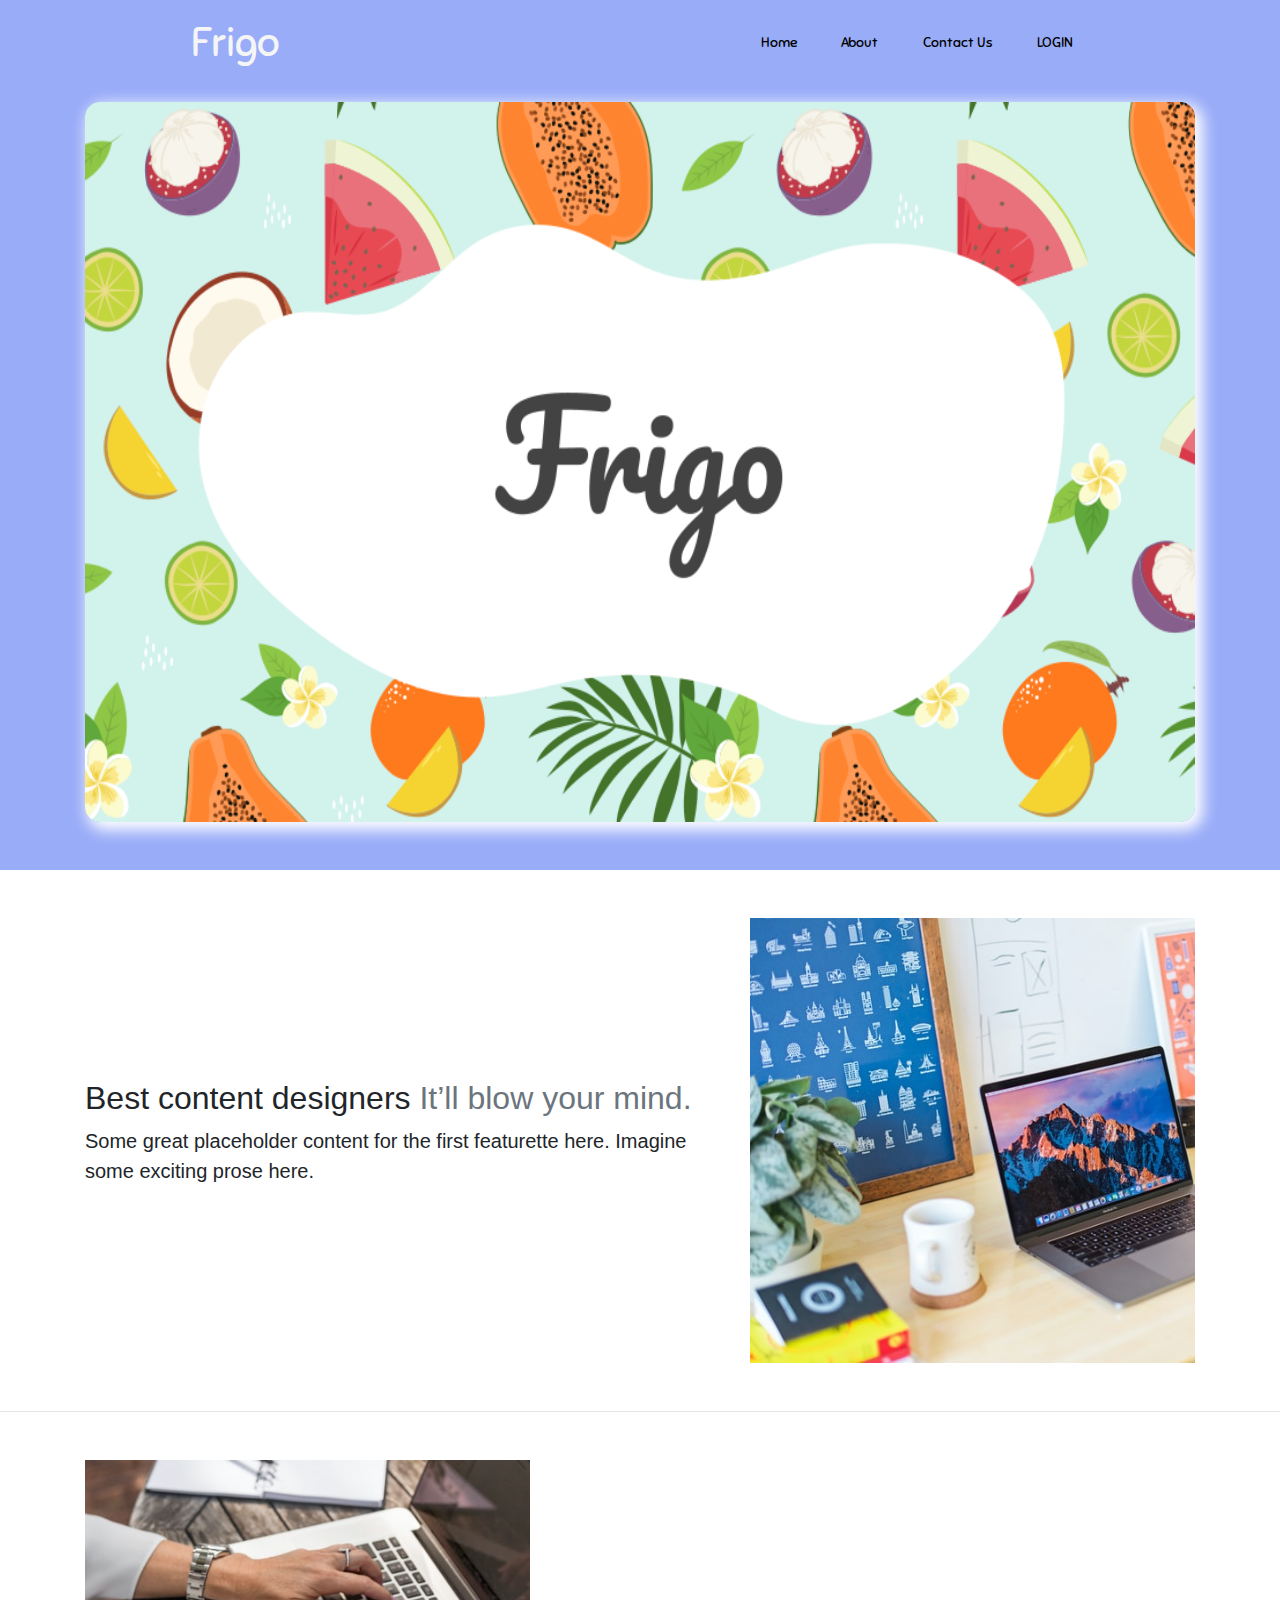
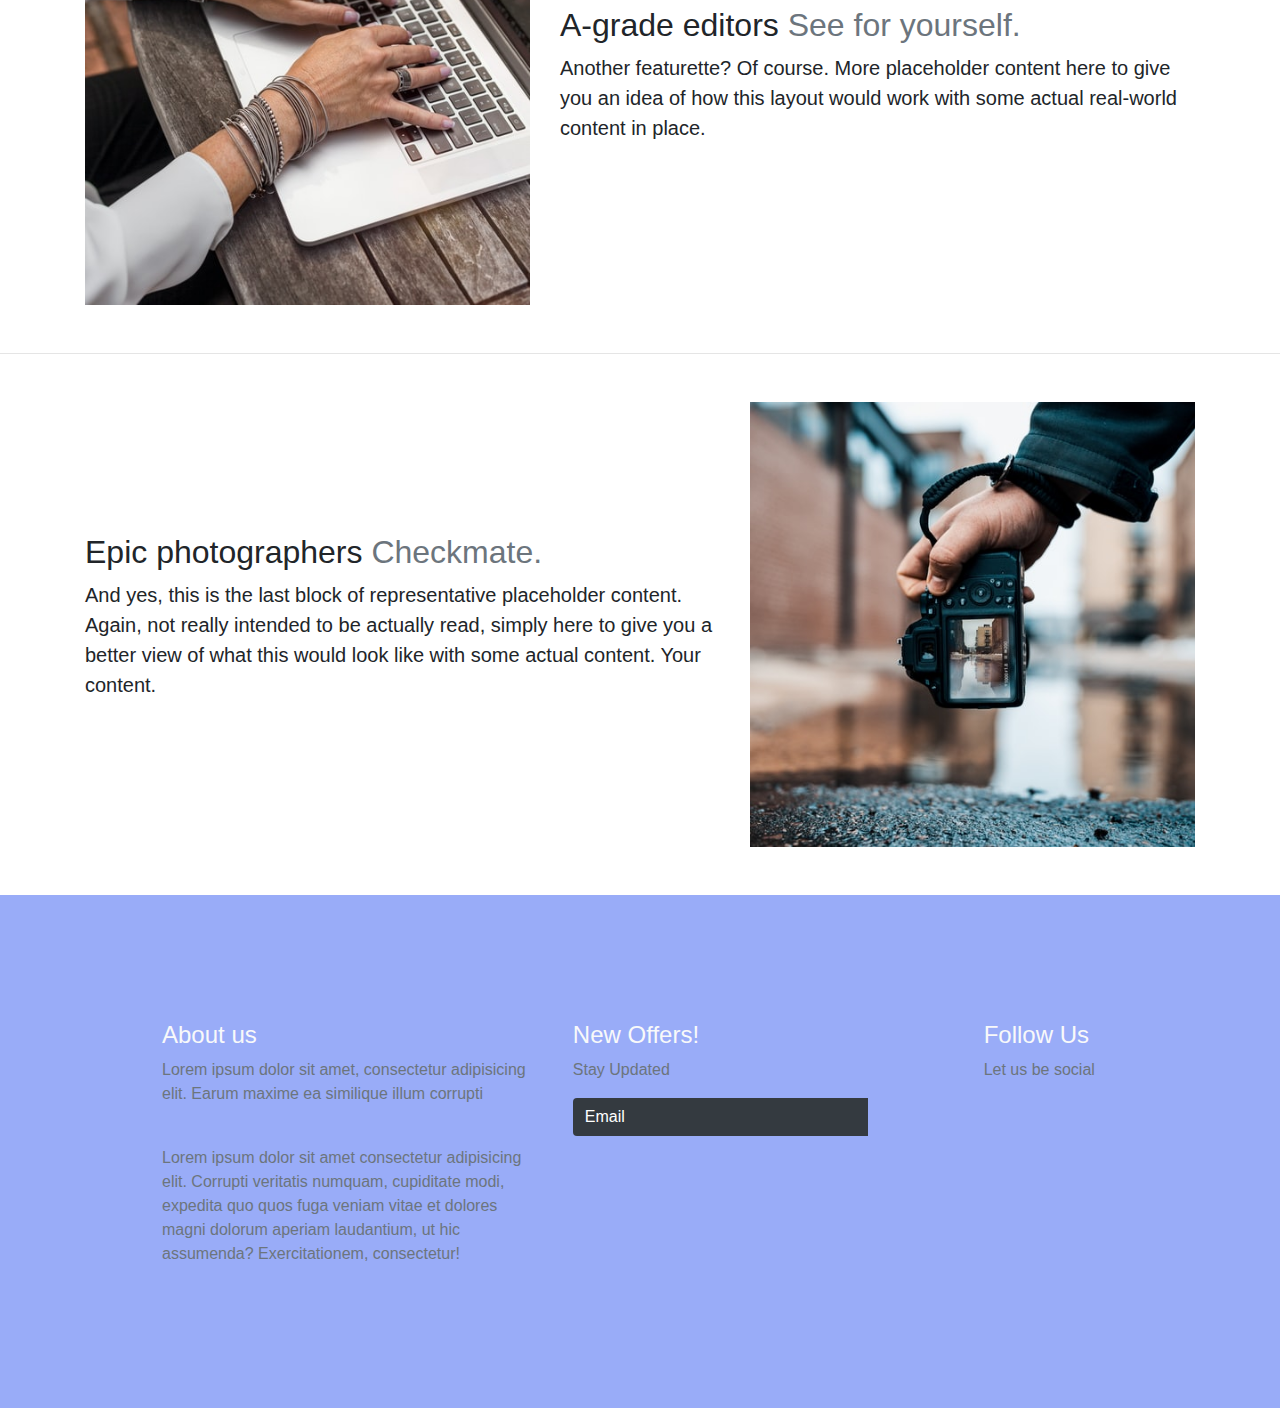
==== Templates/index.html @ 5e093215 "Index page rough draft" ====
<!doctype html>
<html lang="en">

<head>
    <!-- Required meta tags -->
    <meta charset="UTF-8" />
    <meta name="viewport" content="width=device-width, initial-scale=1.0" />
    <meta http-equiv="X-UA-Compatible" content="ie=edge" />

    <!-- Bootstrap CSS -->
    <link href="https://cdn.jsdelivr.net/npm/bootstrap@5.0.2/dist/css/bootstrap.min.css" rel="stylesheet"
        integrity="sha384-EVSTQN3/azprG1Anm3QDgpJLIm9Nao0Yz1ztcQTwFspd3yD65VohhpuuCOmLASjC" crossorigin="anonymous">
    <link rel="stylesheet" href="https://stackpath.bootstrapcdn.com/bootstrap/4.3.1/css/bootstrap.min.css"
        integrity="sha384-ggOyR0iXCbMQv3Xipma34MD+dH/1fQ784/j6cY/iJTQUOhcWr7x9JvoRxT2MZw1T" crossorigin="anonymous" />
    <link rel="stylesheet" href="https://use.fontawesome.com/releases/v5.7.2/css/all.css"
        integrity="sha384-fnmOCqbTlWIlj8LyTjo7mOUStjsKC4pOpQbqyi7RrhN7udi9RwhKkMHpvLbHG9Sr" crossorigin="anonymous">
    <link rel="stylesheet" href="\Static\CSS\style.css" />

    <title>Frigo</title>
</head>

<div>

    <header>
        <div class="container-fluid pb-3">
            <nav class="navbar navbar-expand-lg">
                <a class="navbar-brand" href="#">
                    <i class="mx-3"></i>Frigo</a>
                <button class="navbar-toggler" type="button" data-toggle="collapse" data-target="#navbarNav"
                    aria-controls="navbarNav" aria-expanded="false" aria-label="Toggle navigation">
                    <i class="fas fa-align-right text-light"></i>
                </button>
                <div class="collapse navbar-collapse" id="navbarNav">
                    <div class="mr-auto"></div>
                    <ul class="navbar-nav">
                        <li class="nav-item active">
                            <a class="nav-link" href="Index.html">Home
                                <span class="sr-only">(current)</span>
                            </a>
                        </li>
                        <li class="nav-item">
                            <a class="nav-link" href="#">About</a>
                        </li>
                        <li class="nav-item">
                            <a class="nav-link" href="#">Contact Us</a>
                        </li>
                        <li class="nav-item">
                            <a class="nav-link" href="#">LOGIN</a>
                        </li>
                    </ul>
                </div>
            </nav>
    </header>

    <div class="bg-frigo">
        <div class="container pb-5">
            <img class="frigo-bg-img" src="/Static/image/frigo-bg.png" alt="Image">
        </div>
        
    </div>

    <div class="about">
        <div class="container my-5">
            <div class="row featurette d-flex justify-content-center align-items-center">
                <div class="col-md-7">
                    <h2 class="featurette-heading">Best content designers <span class="text-muted">It’ll blow your
                            mind.</span>
                    </h2>
                    <p class="lead">Some great placeholder content for the first featurette here. Imagine some exciting
                        prose here.
                    </p>
                </div>
                <div class="col-md-5">
                    <img class="img-fluid" src="\Static\image\a1.jfif">
                </div>
            </div>
        </div>

        <hr class="featurette-divider">

        <div class="container my-5">
            <div class="row featurette d-flex justify-content-center align-items-center">
                <div class="col-md-7 order-md-2">
                    <h2 class="featurette-heading">A-grade editors <span class="text-muted">See for yourself.</span>
                    </h2>
                    <p class="lead">Another featurette? Of course. More placeholder content here to give you an idea of
                        how this
                        layout would work with some actual real-world content in place.</p>
                </div>
                <div class="col-md-5 order-md-1">
                    <img class="img-fluid" src="\Static\image\a2.jfif">

                </div>
            </div>
        </div>

        <hr class="featurette-divider">

        <div class="container my-5">
            <div class="row featurette d-flex justify-content-center align-items-center">
                <div class="col-md-7">
                    <h2 class="featurette-heading">Epic photographers <span class="text-muted">Checkmate.</span></h2>
                    <p class="lead">And yes, this is the last block of representative placeholder content. Again, not
                        really
                        intended
                        to be actually read, simply here to give you a better view of what this would look like with
                        some actual
                        content. Your content.</p>
                </div>
                <div class="col-md-5">
                    <img class="img-fluid" src="\Static\image\a3.jfif">

                </div>
            </div>
        </div>
    </div>

    <footer>
        <div class="container-fluid p-0">
          <div class="row text-left">
            <div class="col-md-5 col-sm-5">
              <h4 class="text-light">About us</h4>
              <p class="text-muted">Lorem ipsum dolor sit amet, consectetur adipisicing elit. Earum maxime ea similique illum corrupti</p>
              <p class="pt-4 text-muted">Lorem ipsum dolor sit amet consectetur adipisicing elit. Corrupti veritatis numquam, cupiditate modi, expedita quo quos fuga veniam vitae et dolores magni dolorum aperiam laudantium, ut hic assumenda? Exercitationem, consectetur!
              </p>
            </div>
            <div class="col-md-5 col-sm-12">
              <h4 class="text-light">New Offers!</h4>
              <p class="text-muted">Stay Updated</p>
              <form class="form-inline">
                <div class="col pl-0">
                  <div class="input-group pr-5">
                    <input type="text" class="form-control bg-dark text-white" id="inlineFormInputGroupUsername2" placeholder="Email">
                    <div class="input-group-prepend">
                      <div class="input-group-text">
                        <i class="fas fa-arrow-right"></i>
                      </div>
                    </div>
                  </div>
                </div>
              </form>
            </div>
            <div class="col-md-2 col-sm-12">
              <h4 class="text-light">Follow Us</h4>
              <p class="text-muted">Let us be social</p>
              <div class="column text-light">
                <i class="fab fa-facebook-f"></i>
                <i class="fab fa-instagram"></i>
                <i class="fab fa-twitter"></i>
                <i class="fab fa-youtube"></i>
              </div>
            </div>
          </div>
        </div>
      </footer>
</body>
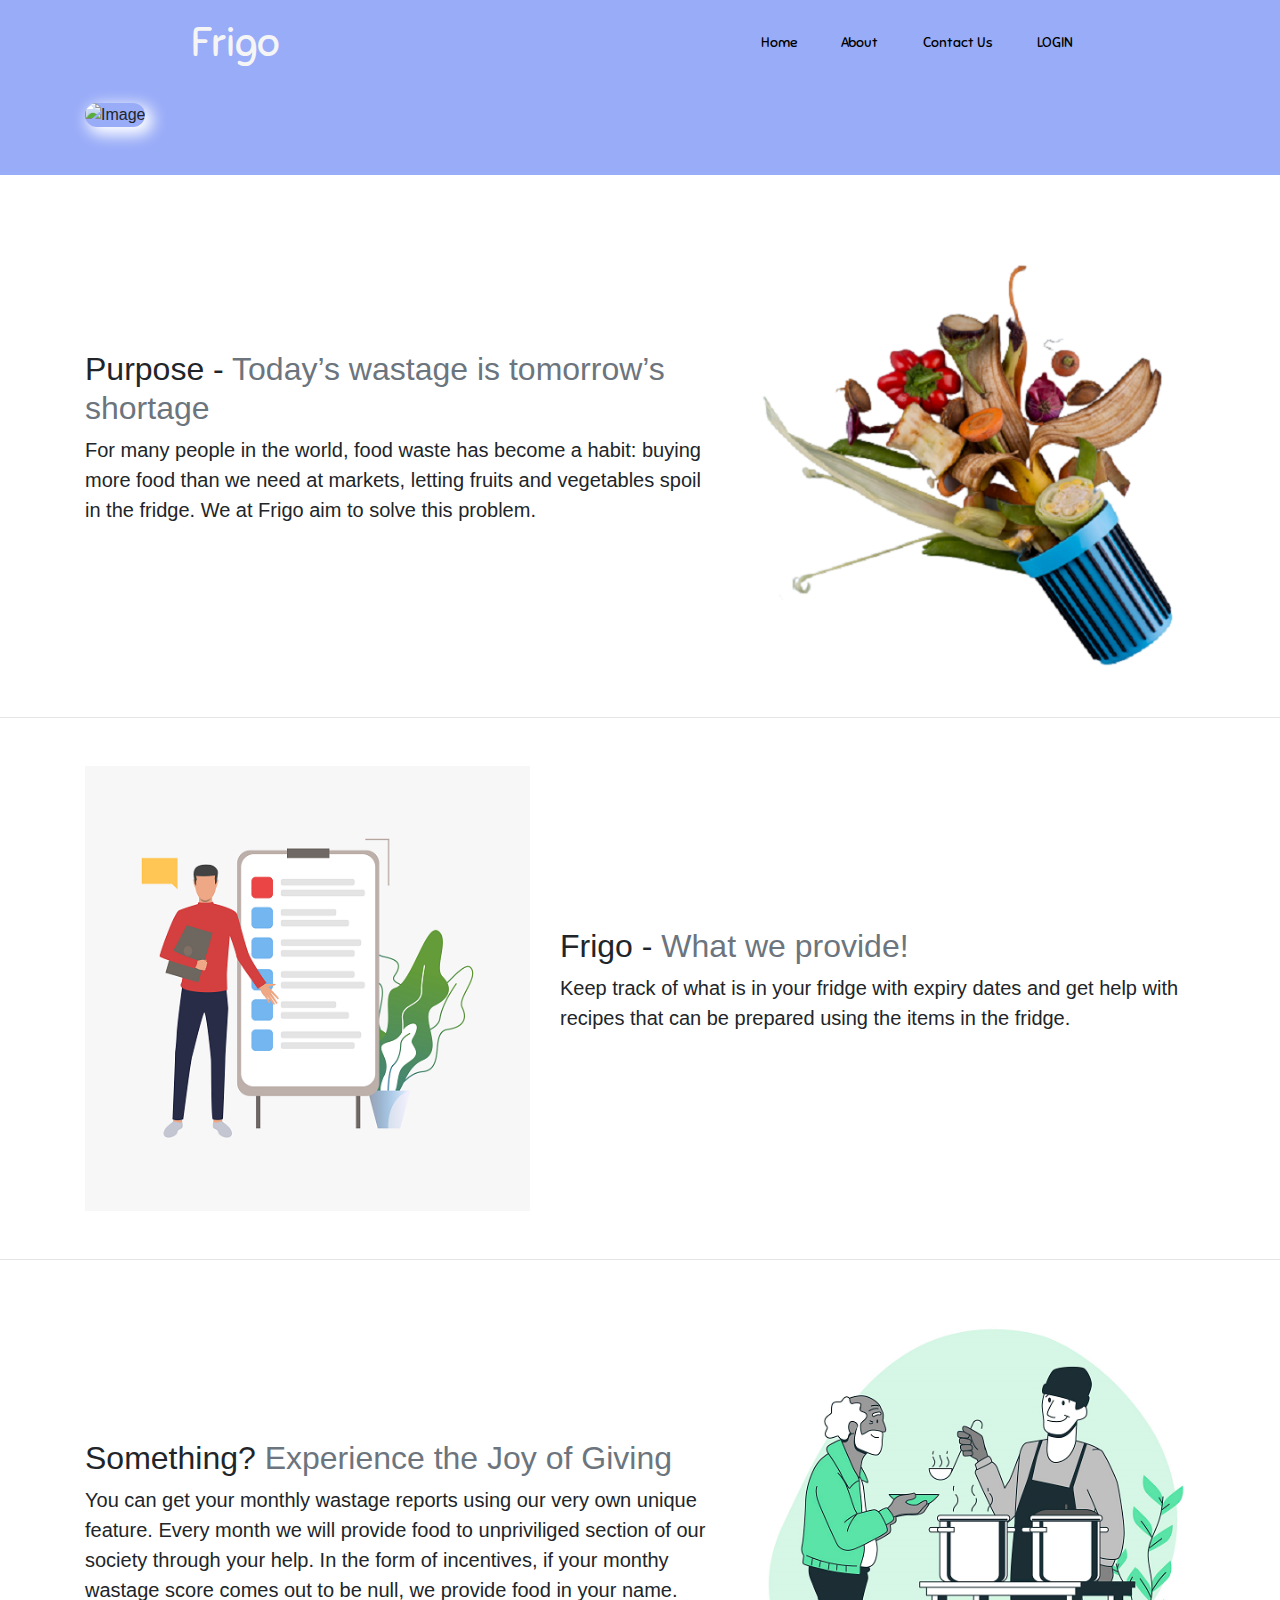
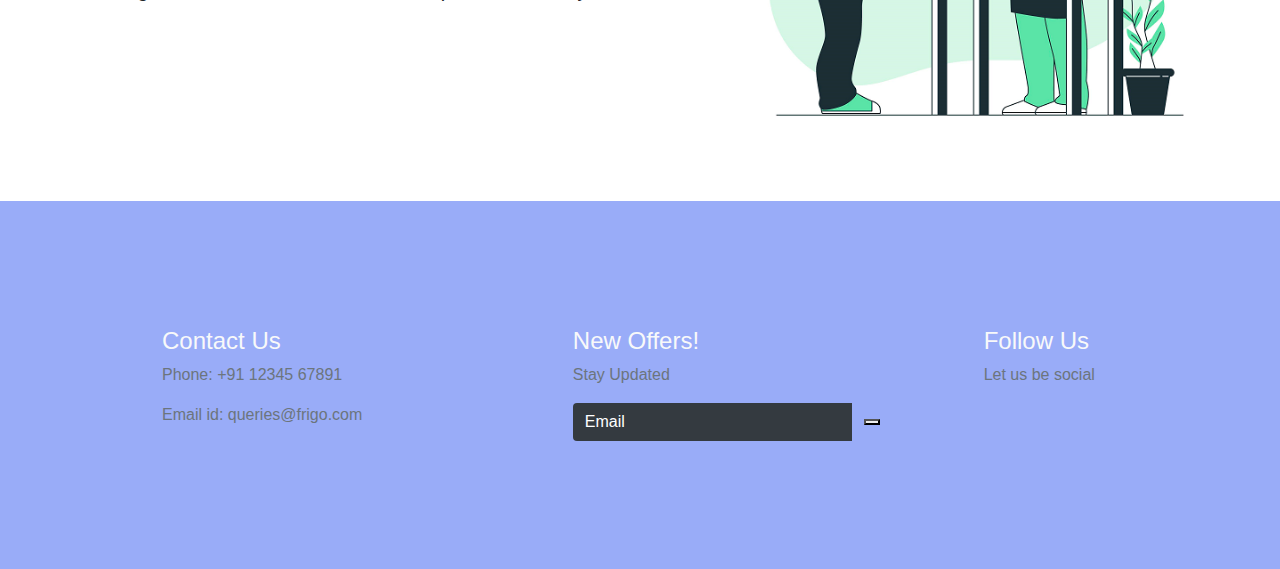
==== commit 14b6a691: "Frontend for home page complete" ====
--- a/Templates/index.html
+++ b/Templates/index.html
@@ -39,10 +39,10 @@
                             </a>
                         </li>
                         <li class="nav-item">
-                            <a class="nav-link" href="#">About</a>
+                            <a class="nav-link" href="#about-section">About</a>
                         </li>
                         <li class="nav-item">
-                            <a class="nav-link" href="#">Contact Us</a>
+                            <a class="nav-link" href="#contact-section">Contact Us</a>
                         </li>
                         <li class="nav-item">
                             <a class="nav-link" href="#">LOGIN</a>
@@ -56,22 +56,23 @@
         <div class="container pb-5">
             <img class="frigo-bg-img" src="/Static/image/frigo-bg.png" alt="Image">
         </div>
-        
+
     </div>
 
-    <div class="about">
+    <div class="about" id="about-section">
         <div class="container my-5">
             <div class="row featurette d-flex justify-content-center align-items-center">
                 <div class="col-md-7">
-                    <h2 class="featurette-heading">Best content designers <span class="text-muted">It’ll blow your
-                            mind.</span>
+                    <h2 class="featurette-heading">Purpose - <span class="text-muted">Today’s wastage is tomorrow’s
+                            shortage
+                        </span>
                     </h2>
-                    <p class="lead">Some great placeholder content for the first featurette here. Imagine some exciting
-                        prose here.
+                    <p class="lead">For many people in the world, food waste has become a habit: buying more food than
+                        we need at markets, letting fruits and vegetables spoil in the fridge. We at Frigo aim to solve this problem.
                     </p>
                 </div>
                 <div class="col-md-5">
-                    <img class="img-fluid" src="\Static\image\a1.jfif">
+                    <img class="img-fluid" src="\Static\image\info1.png">
                 </div>
             </div>
         </div>
@@ -81,14 +82,13 @@
         <div class="container my-5">
             <div class="row featurette d-flex justify-content-center align-items-center">
                 <div class="col-md-7 order-md-2">
-                    <h2 class="featurette-heading">A-grade editors <span class="text-muted">See for yourself.</span>
+                    <h2 class="featurette-heading">Frigo - <span class="text-muted">What we provide!</span>
                     </h2>
-                    <p class="lead">Another featurette? Of course. More placeholder content here to give you an idea of
-                        how this
-                        layout would work with some actual real-world content in place.</p>
+                    <p class="lead">Keep track of what is in your fridge with expiry dates and get help with recipes
+                        that can be prepared using the items in the fridge.</p>
                 </div>
                 <div class="col-md-5 order-md-1">
-                    <img class="img-fluid" src="\Static\image\a2.jfif">
+                    <img class="img-fluid" src="\Static\image\info2.png">
 
                 </div>
             </div>
@@ -99,58 +99,68 @@
         <div class="container my-5">
             <div class="row featurette d-flex justify-content-center align-items-center">
                 <div class="col-md-7">
-                    <h2 class="featurette-heading">Epic photographers <span class="text-muted">Checkmate.</span></h2>
-                    <p class="lead">And yes, this is the last block of representative placeholder content. Again, not
-                        really
-                        intended
-                        to be actually read, simply here to give you a better view of what this would look like with
-                        some actual
-                        content. Your content.</p>
+                    <h2 class="featurette-heading">Something? <span class="text-muted">Experience the Joy of Giving</span></h2>
+                    <p class="lead">You can get your monthly wastage reports using our very own unique feature. 
+                        Every month we will provide food to unpriviliged section of our society through your help. 
+                        In the form of incentives, if your monthy wastage score comes out to be null, we provide food in your name.
+                    </p>
                 </div>
                 <div class="col-md-5">
-                    <img class="img-fluid" src="\Static\image\a3.jfif">
+                    <img class="img-fluid" src="\Static\image\info3.png">
 
                 </div>
             </div>
         </div>
     </div>
 
-    <footer>
+    <footer id="contact-section">
         <div class="container-fluid p-0">
-          <div class="row text-left">
-            <div class="col-md-5 col-sm-5">
-              <h4 class="text-light">About us</h4>
-              <p class="text-muted">Lorem ipsum dolor sit amet, consectetur adipisicing elit. Earum maxime ea similique illum corrupti</p>
-              <p class="pt-4 text-muted">Lorem ipsum dolor sit amet consectetur adipisicing elit. Corrupti veritatis numquam, cupiditate modi, expedita quo quos fuga veniam vitae et dolores magni dolorum aperiam laudantium, ut hic assumenda? Exercitationem, consectetur!
-              </p>
+            <div class="row text-left">
+                <div class="col-md-5 col-sm-5">
+                    <h4 class="text-light">Contact Us</h4>
+                    <p class="text-muted">Phone: +91 12345 67891</p>
+                    <p class="text-muted">Email id: queries@frigo.com
+                    </p>
+                </div>
+                <div class="col-md-5 col-sm-12">
+                    <h4 class="text-light">New Offers!</h4>
+                    <p class="text-muted">Stay Updated</p>
+                    <form class="form-inline">
+                        <div class="col pl-0">
+                            <div class="input-group pr-5">
+                                <input type="text" class="form-control bg-dark text-white"
+                                    id="inlineFormInputGroupUsername2" placeholder="Email">
+                                <div class="input-group-prepend">
+                                    <div class="input-group-text">
+                                        <button>
+                                            <i class="fas fa-arrow-right"></i>
+                                        </button>
+                                        
+                                    </div>
+                                </div>
+                            </div>
+                        </div>
+                    </form>
+                </div>
+                <div class="col-md-2 col-sm-12">
+                    <h4 class="text-light">Follow Us</h4>
+                    <p class="text-muted">Let us be social</p>
+                    <div class="column text-light">
+                        <a href="#"><i class="fab fa-facebook-f"></i></a>
+                        <a href="#"><i class="fab fa-instagram"></i></a>
+                        <a href="#"><i class="fab fa-twitter"></i></a>
+                        <a href="#"><i class="fab fa-youtube"></i></a>
+                    </div>
+                </div>
             </div>
-            <div class="col-md-5 col-sm-12">
-              <h4 class="text-light">New Offers!</h4>
-              <p class="text-muted">Stay Updated</p>
-              <form class="form-inline">
-                <div class="col pl-0">
-                  <div class="input-group pr-5">
-                    <input type="text" class="form-control bg-dark text-white" id="inlineFormInputGroupUsername2" placeholder="Email">
-                    <div class="input-group-prepend">
-                      <div class="input-group-text">
-                        <i class="fas fa-arrow-right"></i>
-                      </div>
-                    </div>
-                  </div>
-                </div>
-              </form>
-            </div>
-            <div class="col-md-2 col-sm-12">
-              <h4 class="text-light">Follow Us</h4>
-              <p class="text-muted">Let us be social</p>
-              <div class="column text-light">
-                <i class="fab fa-facebook-f"></i>
-                <i class="fab fa-instagram"></i>
-                <i class="fab fa-twitter"></i>
-                <i class="fab fa-youtube"></i>
-              </div>
-            </div>
-          </div>
         </div>
-      </footer>
-</body>+    </footer>
+
+    <script src="https://cdnjs.cloudflare.com/ajax/libs/jquery/3.3.1/jquery.min.js"></script>
+    <script src="https://cdnjs.cloudflare.com/ajax/libs/popper.js/1.14.7/umd/popper.min.js"
+        integrity="sha384-UO2eT0CpHqdSJQ6hJty5KVphtPhzWj9WO1clHTMGa3JDZwrnQq4sF86dIHNDz0W1"
+        crossorigin="anonymous"></script>
+    <script src="https://stackpath.bootstrapcdn.com/bootstrap/4.3.1/js/bootstrap.min.js"
+        integrity="sha384-JjSmVgyd0p3pXB1rRibZUAYoIIy6OrQ6VrjIEaFf/nJGzIxFDsf4x0xIM+B07jRM"
+        crossorigin="anonymous"></script>
+    </body>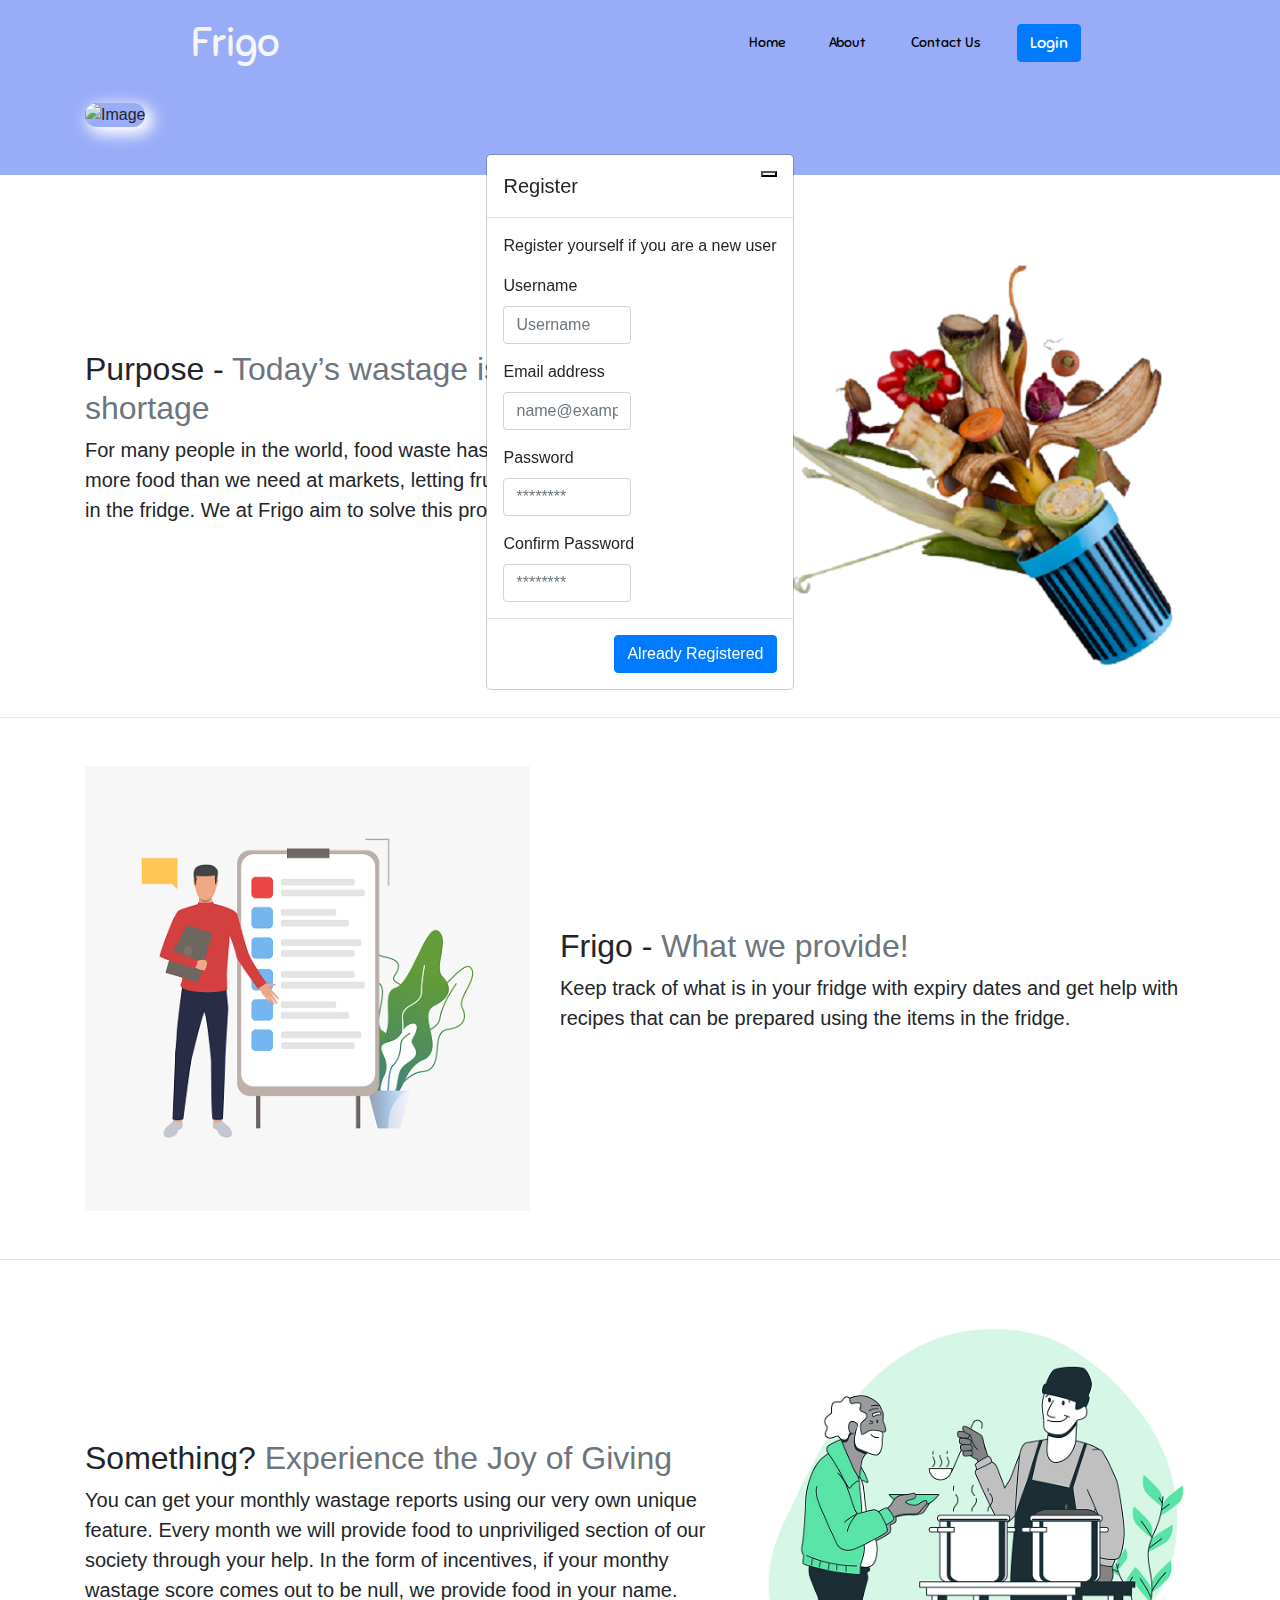
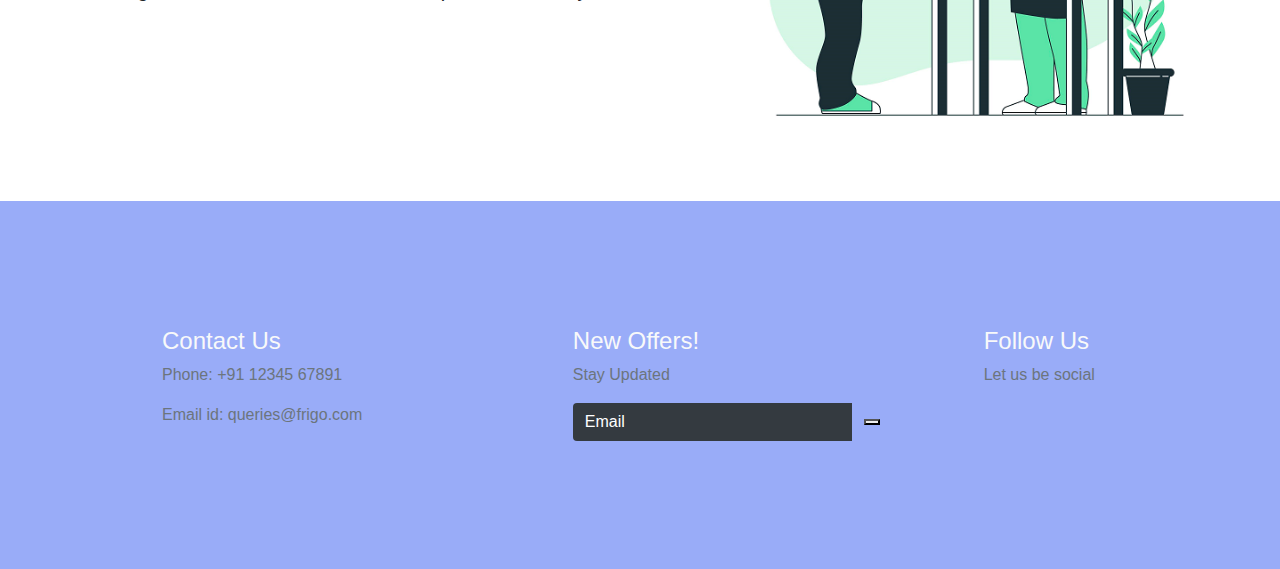
==== commit 579f5869: "Login/Registration frontend complete" ====
--- a/Templates/index.html
+++ b/Templates/index.html
@@ -12,6 +12,8 @@
         integrity="sha384-EVSTQN3/azprG1Anm3QDgpJLIm9Nao0Yz1ztcQTwFspd3yD65VohhpuuCOmLASjC" crossorigin="anonymous">
     <link rel="stylesheet" href="https://stackpath.bootstrapcdn.com/bootstrap/4.3.1/css/bootstrap.min.css"
         integrity="sha384-ggOyR0iXCbMQv3Xipma34MD+dH/1fQ784/j6cY/iJTQUOhcWr7x9JvoRxT2MZw1T" crossorigin="anonymous" />
+    <link href="https://cdn.jsdelivr.net/npm/bootstrap@5.1.3/dist/css/bootstrap.min.css" rel="stylesheet"
+        integrity="sha384-1BmE4kWBq78iYhFldvKuhfTAU6auU8tT94WrHftjDbrCEXSU1oBoqyl2QvZ6jIW3" crossorigin="anonymous">
     <link rel="stylesheet" href="https://use.fontawesome.com/releases/v5.7.2/css/all.css"
         integrity="sha384-fnmOCqbTlWIlj8LyTjo7mOUStjsKC4pOpQbqyi7RrhN7udi9RwhKkMHpvLbHG9Sr" crossorigin="anonymous">
     <link rel="stylesheet" href="\Static\CSS\style.css" />
@@ -44,11 +46,112 @@
                         <li class="nav-item">
                             <a class="nav-link" href="#contact-section">Contact Us</a>
                         </li>
+                        <!-- <li class="nav-item">
+                            <a class="nav-link" href="#">LOGIN</a>
+                        </li> -->
                         <li class="nav-item">
-                            <a class="nav-link" href="#">LOGIN</a>
+                            <div class="modal fade" id="exampleModalToggle" data-bs-backdrop="static" aria-hidden="true"
+                                aria-labelledby="exampleModalToggleLabel" tabindex="-1">
+                                <div class="modal-dialog modal-dialog-centered">
+                                    <div class="modal-content">
+                                        <div class="modal-header">
+                                            <h5 class="modal-title" id="exampleModalToggleLabel">Login</h5>
+                                            <button type="button" class="btn-close" data-bs-dismiss="modal"
+                                                aria-label="Close"></button>
+                                        </div>
+                                        <div class="modal-body">
+                                            Login to use the product
+                                        </div>
+
+                                        <div class="mb-3 row">
+                                            <label for="Email" class="col-sm-2 col-form-label ml-3">Email</label>
+                                            <div class="col-sm-7">
+                                                <input type="email" class="form-control" id="Email"
+                                                    placeholder="email@example.com">
+                                            </div>
+                                        </div>
+                                        <div class="mb-3 row">
+                                            <label for="inputPassword"
+                                                class="col-sm-2 col-form-label ml-3">Password</label>
+                                            <div class="col-sm-7">
+                                                <input type="password" class="form-control" id="inputPassword">
+                                            </div>
+                                        </div>
+
+                                        <div class="modal-footer">
+                                            <button type="button" class="btn btn-secondary">Login</button>
+                                            <button class="btn btn-primary" data-bs-target="#exampleModalToggle2"
+                                                data-bs-toggle="modal">New User</button>
+                                        </div>
+                                    </div>
+                                </div>
+                            </div>
+                            <div class="modal modal-dialog-scrollable" fade" id="exampleModalToggle2" data-bs-backdrop="static"
+                                aria-hidden="true" aria-labelledby="exampleModalToggleLabel2" tabindex="-1">
+                                <div class="modal-dialog modal-dialog-centered">
+                                    <div class="modal-content">
+                                        <div class="modal-header">
+                                            <h5 class="modal-title" id="exampleModalToggleLabel2">Register</h5>
+                                            <button type="button" class="btn-close" data-bs-dismiss="modal"
+                                                aria-label="Close"></button>
+                                        </div>
+                                        <div class="modal-body">
+                                            Register yourself if you are a new user
+                                        </div>
+                                        <div class="mb-3">
+                                            <label for="Username" class="form-label ml-3">Username</label>
+                                            <input type="text" class="form-control ml-3 col-sm-5 col-form-label"
+                                                id="Username" placeholder="Username">
+                                        </div>
+                                        <div class="mb-3">
+                                            <label for="Email" class="form-label ml-3">Email address</label>
+                                            <input type="email" class="form-control ml-3 col-sm-5 col-form-label"
+                                                id="Email" placeholder="name@example.com">
+                                        </div>
+                                        <div class="mb-3">
+                                            <label for="Password" class="form-label ml-3">Password</label>
+                                            <input type="password" class="ml-3 col-sm-5 col-form-label form-control"
+                                                id="Password" rows="3" placeholder="********"></input>
+                                        </div>
+                                        <div class="mb-3">
+                                            <label for="ConPassword" class="form-label ml-3">Confirm Password</label>
+                                            <input type="password" class="ml-3 col-sm-5 col-form-label form-control"
+                                                id="ConPassword" rows="3" placeholder="********"></input>
+                                        </div>
+                                        <div class="modal-footer">
+                                            <button class="btn btn-primary" data-bs-target="#exampleModalToggle"
+                                                data-bs-toggle="modal">Already Registered</button>
+                                        </div>
+                                    </div>
+                                </div>
+                            </div>
+                            <a class="btn btn-primary" data-bs-toggle="modal" href="#exampleModalToggle"
+                                role="button">Login</a>
                         </li>
                     </ul>
                 </div>
+                <!-- Modal -->
+                <div class="modal fade" id="staticBackdrop" data-bs-backdrop="static" data-bs-keyboard="false"
+                    tabindex="-1" aria-labelledby="staticBackdropLabel" aria-hidden="true">
+                    <div class="modal-dialog">
+                        <div class="modal-content">
+                            <div class="modal-header">
+                                <h5 class="modal-title" id="staticBackdropLabel">Modal title</h5>
+                                <button type="button" class="btn-close" data-bs-dismiss="modal"
+                                    aria-label="Close"></button>
+                            </div>
+                            <div class="modal-body">
+                                ...
+                            </div>
+                            <div class="modal-footer">
+                                <button type="button" class="btn btn-secondary" data-bs-dismiss="modal">Close</button>
+                                <button type="button" class="btn btn-primary">Understood</button>
+                            </div>
+                        </div>
+                    </div>
+                </div>
+
+
             </nav>
     </header>
 
@@ -68,7 +171,8 @@
                         </span>
                     </h2>
                     <p class="lead">For many people in the world, food waste has become a habit: buying more food than
-                        we need at markets, letting fruits and vegetables spoil in the fridge. We at Frigo aim to solve this problem.
+                        we need at markets, letting fruits and vegetables spoil in the fridge. We at Frigo aim to solve
+                        this problem.
                     </p>
                 </div>
                 <div class="col-md-5">
@@ -99,10 +203,12 @@
         <div class="container my-5">
             <div class="row featurette d-flex justify-content-center align-items-center">
                 <div class="col-md-7">
-                    <h2 class="featurette-heading">Something? <span class="text-muted">Experience the Joy of Giving</span></h2>
-                    <p class="lead">You can get your monthly wastage reports using our very own unique feature. 
-                        Every month we will provide food to unpriviliged section of our society through your help. 
-                        In the form of incentives, if your monthy wastage score comes out to be null, we provide food in your name.
+                    <h2 class="featurette-heading">Something? <span class="text-muted">Experience the Joy of
+                            Giving</span></h2>
+                    <p class="lead">You can get your monthly wastage reports using our very own unique feature.
+                        Every month we will provide food to unpriviliged section of our society through your help.
+                        In the form of incentives, if your monthy wastage score comes out to be null, we provide food in
+                        your name.
                     </p>
                 </div>
                 <div class="col-md-5">
@@ -135,7 +241,7 @@
                                         <button>
                                             <i class="fas fa-arrow-right"></i>
                                         </button>
-                                        
+
                                     </div>
                                 </div>
                             </div>
@@ -163,4 +269,7 @@
     <script src="https://stackpath.bootstrapcdn.com/bootstrap/4.3.1/js/bootstrap.min.js"
         integrity="sha384-JjSmVgyd0p3pXB1rRibZUAYoIIy6OrQ6VrjIEaFf/nJGzIxFDsf4x0xIM+B07jRM"
         crossorigin="anonymous"></script>
+    <script src="https://cdn.jsdelivr.net/npm/bootstrap@5.1.3/dist/js/bootstrap.bundle.min.js"
+        integrity="sha384-ka7Sk0Gln4gmtz2MlQnikT1wXgYsOg+OMhuP+IlRH9sENBO0LRn5q+8nbTov4+1p"
+        crossorigin="anonymous"></script>
     </body>